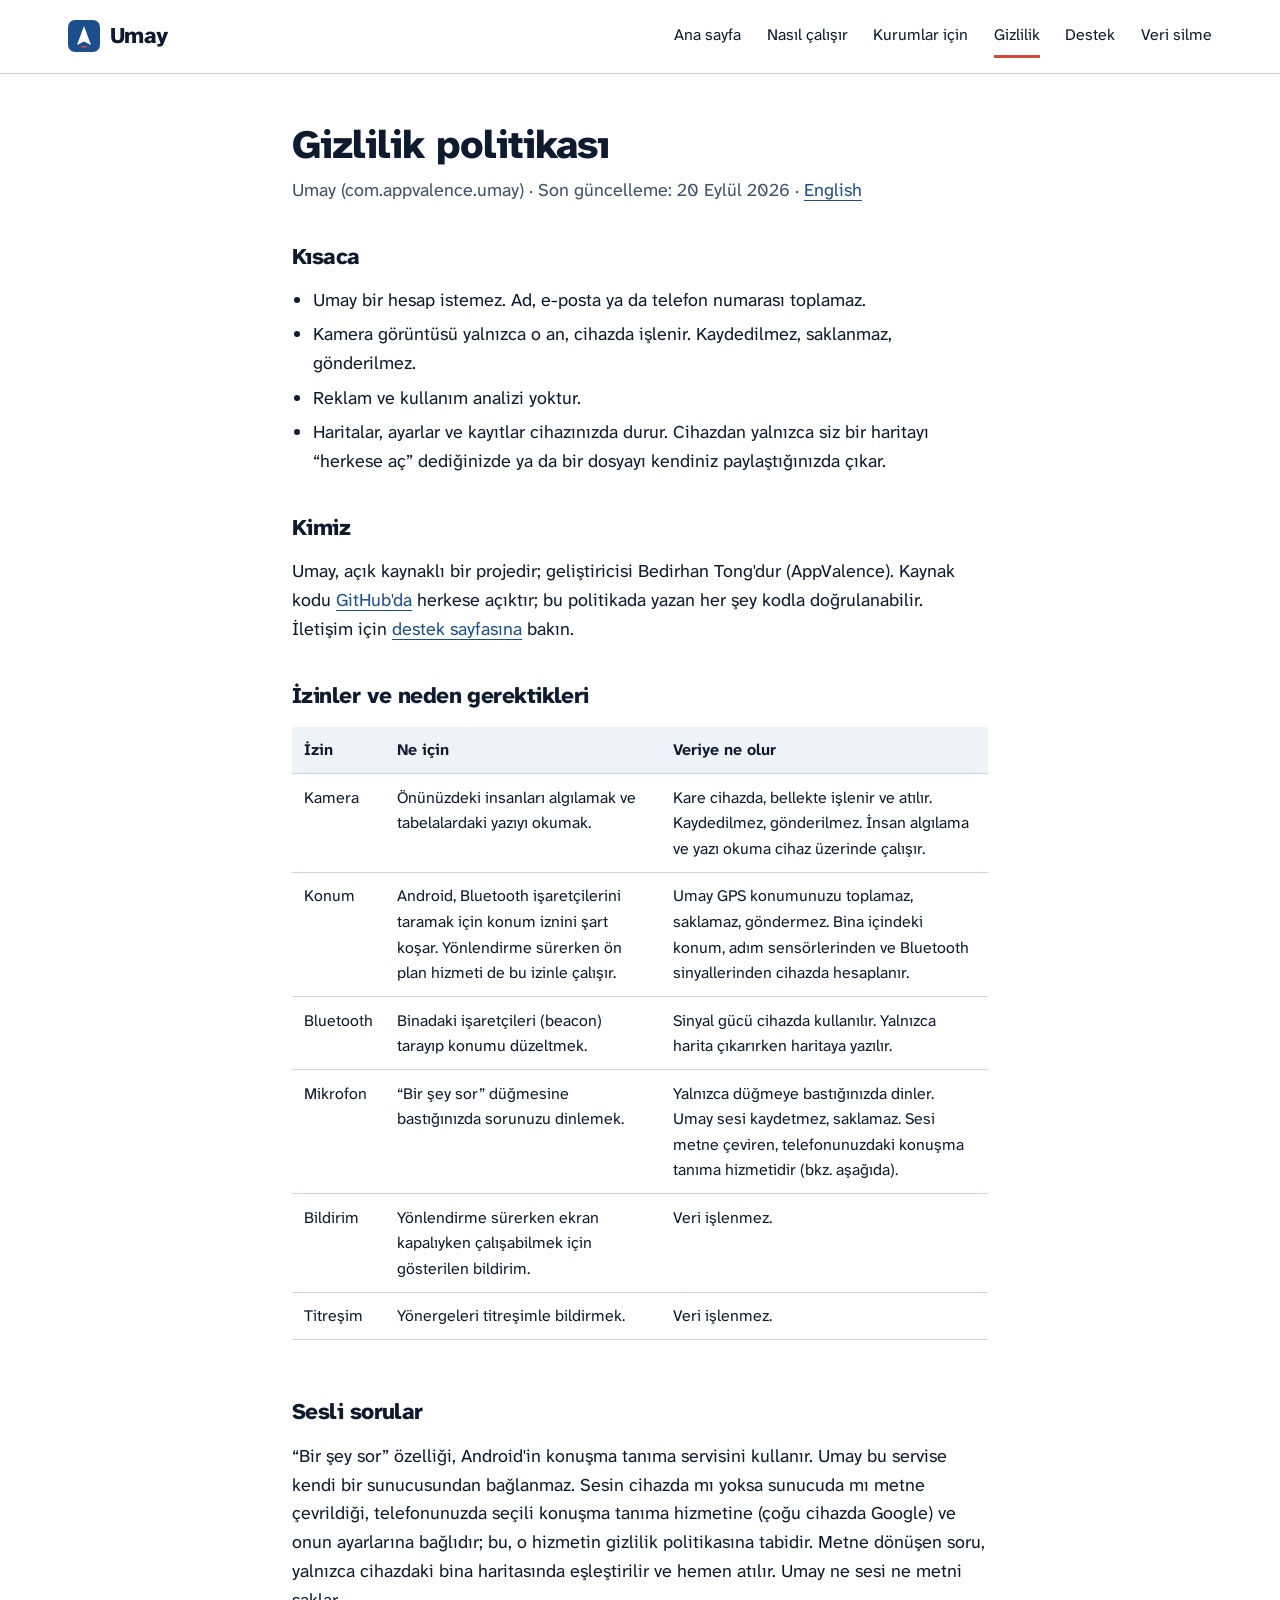
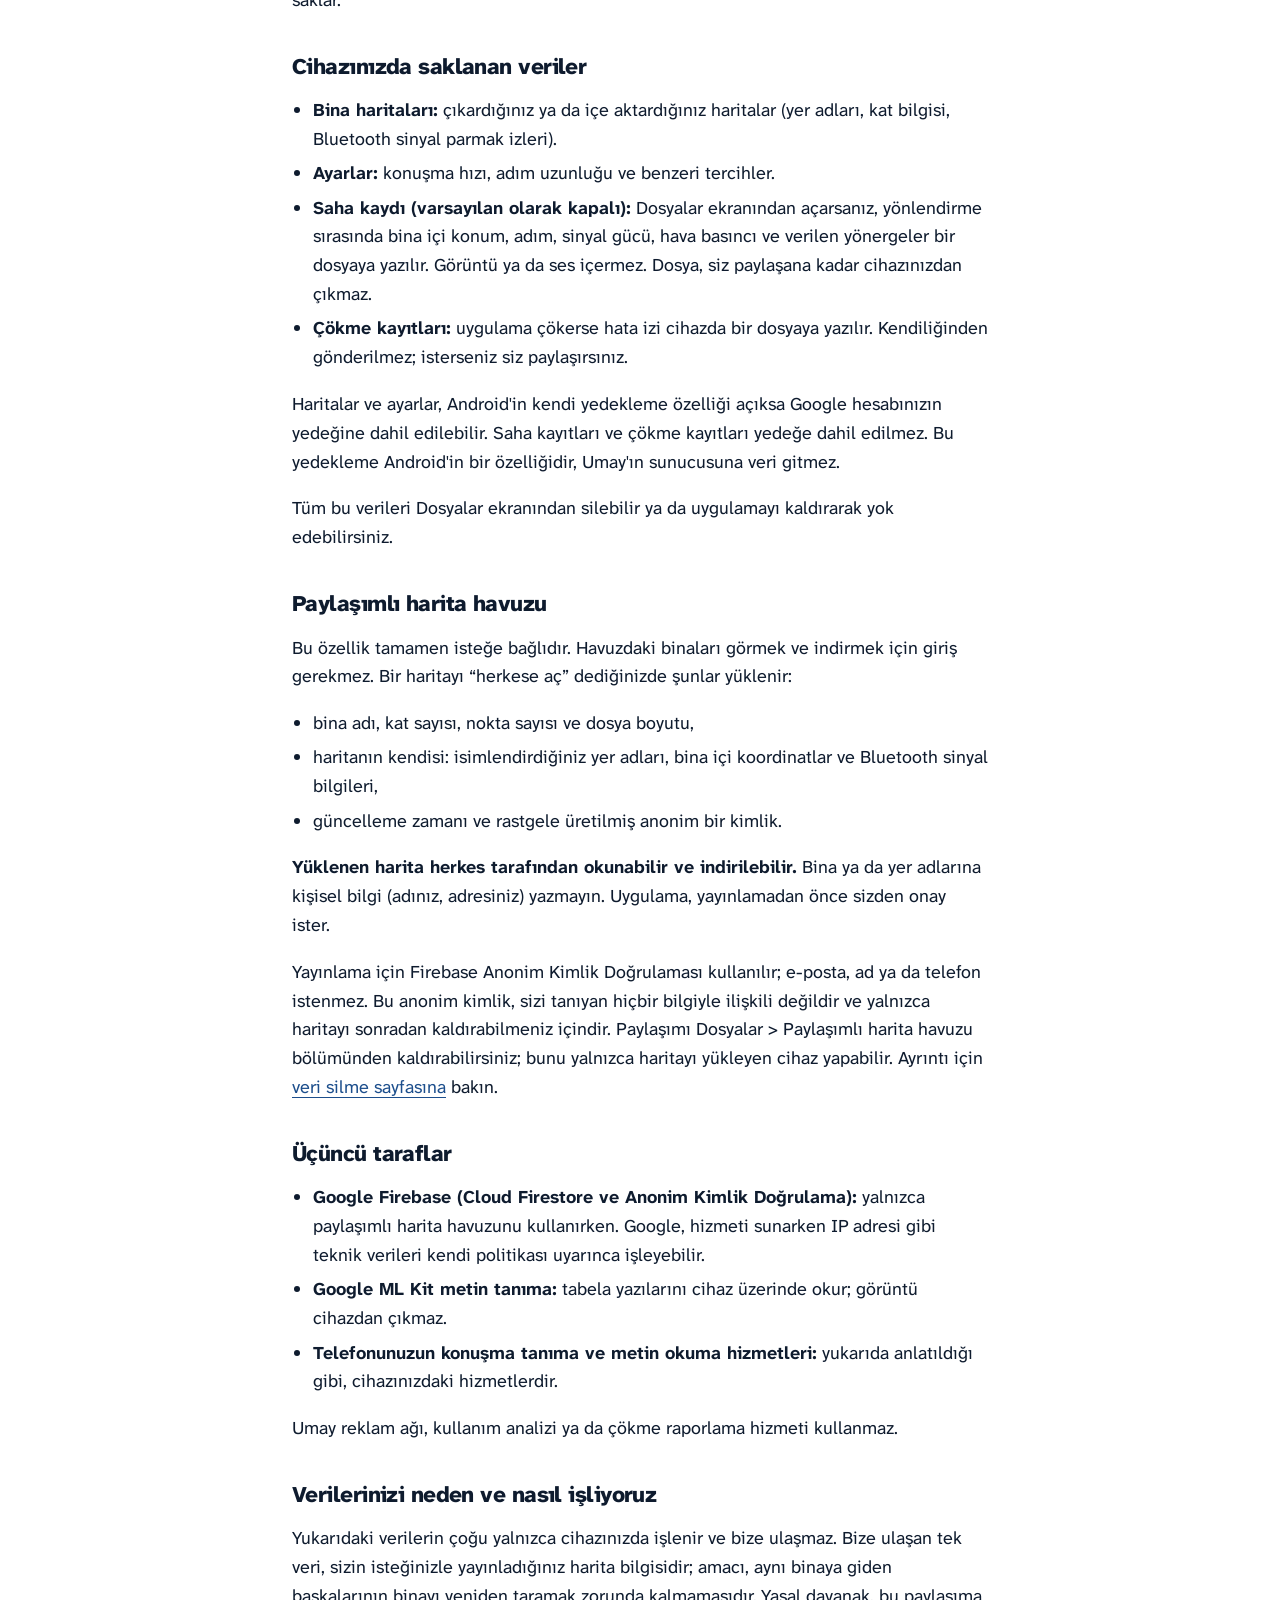
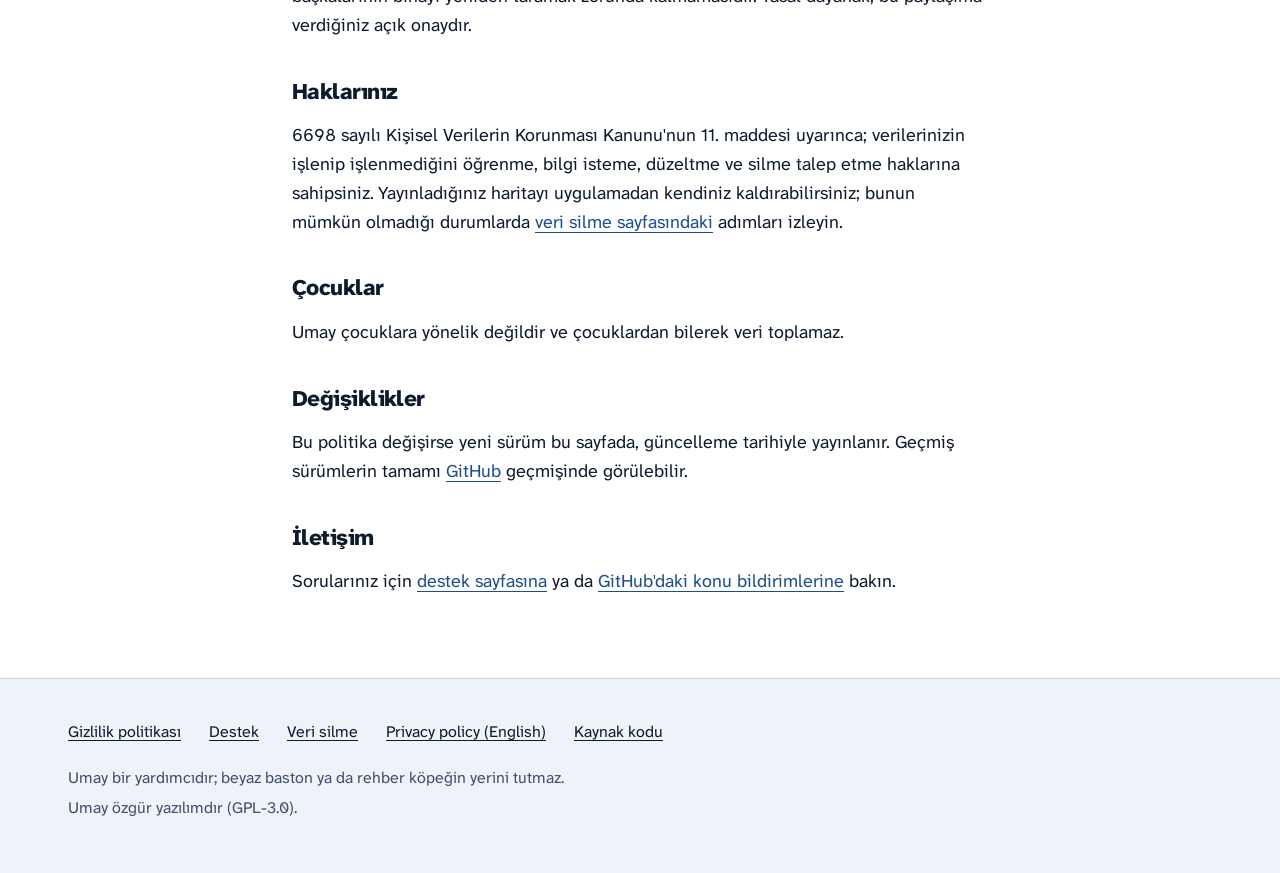
==== website/gizlilik.html @ 1d3ca925 "Add Atkinson Hyperlegible Next font and related files; create privacy policy and data deletion pages" ====
<!doctype html>
<html lang="tr">
<head>
<meta charset="utf-8">
<meta name="viewport" content="width=device-width, initial-scale=1">
<title>Gizlilik politikası - Umay</title>
<meta name="description" content="Umay hangi verileri işler, hangilerini işlemez: kamera görüntüsü kaydedilmez, hesap ve reklam yoktur, veriler cihazda kalır.">
<meta name="color-scheme" content="light dark">
<link rel="icon" href="img/favicon.svg" type="image/svg+xml">
<link rel="preload" href="fonts/atkinson-next-latin-wght-normal.woff2" as="font" type="font/woff2" crossorigin>
<link rel="stylesheet" href="css/site.css">
</head>
<body>
<a class="skip" href="#icerik">Ana içeriğe geç</a>
<header class="site"><div class="wrap">
<a class="brand" href="index.html"><img src="img/favicon.svg" alt="" width="32" height="32">Umay</a>
<nav class="site" aria-label="Ana gezinme"><ul><li><a href="index.html">Ana sayfa</a></li><li><a href="index.html#nasil">Nasıl çalışır</a></li><li><a href="index.html#kurumlar">Kurumlar için</a></li><li><a href="gizlilik.html" aria-current="page">Gizlilik</a></li><li><a href="destek.html">Destek</a></li><li><a href="veri-silme.html">Veri silme</a></li></ul></nav>
</div></header>
<main id="icerik" class="doc"><div class="wrap narrow">
<h1>Gizlilik politikası</h1>
<p class="meta">Umay (com.appvalence.umay) &middot; Son güncelleme: 20 Eylül 2026 &middot; <a href="en/privacy.html" hreflang="en" lang="en">English</a></p>

<h2>Kısaca</h2>
<ul>
<li>Umay bir hesap istemez. Ad, e-posta ya da telefon numarası toplamaz.</li>
<li>Kamera görüntüsü yalnızca o an, cihazda işlenir. Kaydedilmez, saklanmaz, gönderilmez.</li>
<li>Reklam ve kullanım analizi yoktur.</li>
<li>Haritalar, ayarlar ve kayıtlar cihazınızda durur. Cihazdan yalnızca siz bir haritayı &ldquo;herkese aç&rdquo; dediğinizde ya da bir dosyayı kendiniz paylaştığınızda çıkar.</li>
</ul>

<h2>Kimiz</h2>
<p>Umay, açık kaynaklı bir projedir; geliştiricisi Bedirhan Tong'dur (AppValence). Kaynak kodu <a href="https://github.com/bedirhantong/Umay">GitHub'da</a> herkese açıktır; bu politikada yazan her şey kodla doğrulanabilir. İletişim için <a href="destek.html">destek sayfasına</a> bakın.</p>

<h2>İzinler ve neden gerektikleri</h2>
<div class="tablewrap"><table>
<thead><tr><th>İzin</th><th>Ne için</th><th>Veriye ne olur</th></tr></thead>
<tbody>
<tr><td>Kamera</td><td>Önünüzdeki insanları algılamak ve tabelalardaki yazıyı okumak.</td><td>Kare cihazda, bellekte işlenir ve atılır. Kaydedilmez, gönderilmez. İnsan algılama ve yazı okuma cihaz üzerinde çalışır.</td></tr>
<tr><td>Konum</td><td>Android, Bluetooth işaretçilerini taramak için konum iznini şart koşar. Yönlendirme sürerken ön plan hizmeti de bu izinle çalışır.</td><td>Umay GPS konumunuzu toplamaz, saklamaz, göndermez. Bina içindeki konum, adım sensörlerinden ve Bluetooth sinyallerinden cihazda hesaplanır.</td></tr>
<tr><td>Bluetooth</td><td>Binadaki işaretçileri (beacon) tarayıp konumu düzeltmek.</td><td>Sinyal gücü cihazda kullanılır. Yalnızca harita çıkarırken haritaya yazılır.</td></tr>
<tr><td>Mikrofon</td><td>&ldquo;Bir şey sor&rdquo; düğmesine bastığınızda sorunuzu dinlemek.</td><td>Yalnızca düğmeye bastığınızda dinler. Umay sesi kaydetmez, saklamaz. Sesi metne çeviren, telefonunuzdaki konuşma tanıma hizmetidir (bkz. aşağıda).</td></tr>
<tr><td>Bildirim</td><td>Yönlendirme sürerken ekran kapalıyken çalışabilmek için gösterilen bildirim.</td><td>Veri işlenmez.</td></tr>
<tr><td>Titreşim</td><td>Yönergeleri titreşimle bildirmek.</td><td>Veri işlenmez.</td></tr>
</tbody></table></div>

<h2>Sesli sorular</h2>
<p>&ldquo;Bir şey sor&rdquo; özelliği, Android'in konuşma tanıma servisini kullanır. Umay bu servise kendi bir sunucusundan bağlanmaz. Sesin cihazda mı yoksa sunucuda mı metne çevrildiği, telefonunuzda seçili konuşma tanıma hizmetine (çoğu cihazda Google) ve onun ayarlarına bağlıdır; bu, o hizmetin gizlilik politikasına tabidir. Metne dönüşen soru, yalnızca cihazdaki bina haritasında eşleştirilir ve hemen atılır. Umay ne sesi ne metni saklar.</p>

<h2>Cihazınızda saklanan veriler</h2>
<ul>
<li><strong>Bina haritaları:</strong> çıkardığınız ya da içe aktardığınız haritalar (yer adları, kat bilgisi, Bluetooth sinyal parmak izleri).</li>
<li><strong>Ayarlar:</strong> konuşma hızı, adım uzunluğu ve benzeri tercihler.</li>
<li><strong>Saha kaydı (varsayılan olarak kapalı):</strong> Dosyalar ekranından açarsanız, yönlendirme sırasında bina içi konum, adım, sinyal gücü, hava basıncı ve verilen yönergeler bir dosyaya yazılır. Görüntü ya da ses içermez. Dosya, siz paylaşana kadar cihazınızdan çıkmaz.</li>
<li><strong>Çökme kayıtları:</strong> uygulama çökerse hata izi cihazda bir dosyaya yazılır. Kendiliğinden gönderilmez; isterseniz siz paylaşırsınız.</li>
</ul>
<p>Haritalar ve ayarlar, Android'in kendi yedekleme özelliği açıksa Google hesabınızın yedeğine dahil edilebilir. Saha kayıtları ve çökme kayıtları yedeğe dahil edilmez. Bu yedekleme Android'in bir özelliğidir, Umay'ın sunucusuna veri gitmez.</p>
<p>Tüm bu verileri Dosyalar ekranından silebilir ya da uygulamayı kaldırarak yok edebilirsiniz.</p>

<h2>Paylaşımlı harita havuzu</h2>
<p>Bu özellik tamamen isteğe bağlıdır. Havuzdaki binaları görmek ve indirmek için giriş gerekmez. Bir haritayı &ldquo;herkese aç&rdquo; dediğinizde şunlar yüklenir:</p>
<ul>
<li>bina adı, kat sayısı, nokta sayısı ve dosya boyutu,</li>
<li>haritanın kendisi: isimlendirdiğiniz yer adları, bina içi koordinatlar ve Bluetooth sinyal bilgileri,</li>
<li>güncelleme zamanı ve rastgele üretilmiş anonim bir kimlik.</li>
</ul>
<p><strong>Yüklenen harita herkes tarafından okunabilir ve indirilebilir.</strong> Bina ya da yer adlarına kişisel bilgi (adınız, adresiniz) yazmayın. Uygulama, yayınlamadan önce sizden onay ister.</p>
<p>Yayınlama için Firebase Anonim Kimlik Doğrulaması kullanılır; e-posta, ad ya da telefon istenmez. Bu anonim kimlik, sizi tanıyan hiçbir bilgiyle ilişkili değildir ve yalnızca haritayı sonradan kaldırabilmeniz içindir. Paylaşımı Dosyalar &gt; Paylaşımlı harita havuzu bölümünden kaldırabilirsiniz; bunu yalnızca haritayı yükleyen cihaz yapabilir. Ayrıntı için <a href="veri-silme.html">veri silme sayfasına</a> bakın.</p>

<h2>Üçüncü taraflar</h2>
<ul>
<li><strong>Google Firebase (Cloud Firestore ve Anonim Kimlik Doğrulama):</strong> yalnızca paylaşımlı harita havuzunu kullanırken. Google, hizmeti sunarken IP adresi gibi teknik verileri kendi politikası uyarınca işleyebilir.</li>
<li><strong>Google ML Kit metin tanıma:</strong> tabela yazılarını cihaz üzerinde okur; görüntü cihazdan çıkmaz.</li>
<li><strong>Telefonunuzun konuşma tanıma ve metin okuma hizmetleri:</strong> yukarıda anlatıldığı gibi, cihazınızdaki hizmetlerdir.</li>
</ul>
<p>Umay reklam ağı, kullanım analizi ya da çökme raporlama hizmeti kullanmaz.</p>

<h2>Verilerinizi neden ve nasıl işliyoruz</h2>
<p>Yukarıdaki verilerin çoğu yalnızca cihazınızda işlenir ve bize ulaşmaz. Bize ulaşan tek veri, sizin isteğinizle yayınladığınız harita bilgisidir; amacı, aynı binaya giden başkalarının binayı yeniden taramak zorunda kalmamasıdır. Yasal dayanak, bu paylaşıma verdiğiniz açık onaydır.</p>

<h2>Haklarınız</h2>
<p>6698 sayılı Kişisel Verilerin Korunması Kanunu'nun 11. maddesi uyarınca; verilerinizin işlenip işlenmediğini öğrenme, bilgi isteme, düzeltme ve silme talep etme haklarına sahipsiniz. Yayınladığınız haritayı uygulamadan kendiniz kaldırabilirsiniz; bunun mümkün olmadığı durumlarda <a href="veri-silme.html">veri silme sayfasındaki</a> adımları izleyin.</p>

<h2>Çocuklar</h2>
<p>Umay çocuklara yönelik değildir ve çocuklardan bilerek veri toplamaz.</p>

<h2>Değişiklikler</h2>
<p>Bu politika değişirse yeni sürüm bu sayfada, güncelleme tarihiyle yayınlanır. Geçmiş sürümlerin tamamı <a href="https://github.com/bedirhantong/Umay">GitHub</a> geçmişinde görülebilir.</p>

<h2>İletişim</h2>
<p>Sorularınız için <a href="destek.html">destek sayfasına</a> ya da <a href="https://github.com/bedirhantong/Umay/issues">GitHub'daki konu bildirimlerine</a> bakın.</p>
</div></main>
<footer class="site"><div class="wrap">
<ul><li><a href="gizlilik.html">Gizlilik politikası</a></li><li><a href="destek.html">Destek</a></li><li><a href="veri-silme.html">Veri silme</a></li><li><a href="en/privacy.html">Privacy policy (English)</a></li><li><a href="https://github.com/bedirhantong/Umay">Kaynak kodu</a></li></ul>
<p>Umay bir yardımcıdır; beyaz baston ya da rehber köpeğin yerini tutmaz.</p>
<p>Umay özgür yazılımdır (GPL-3.0).</p>
</div></footer>
</body>
</html>
---- website/css/site.css ----
/* Umay site. Rules and reasons: website/DESIGN.md. One self-hosted font, no scripts, no third-party requests. */
@font-face { font-family: "Atkinson Hyperlegible Next"; src: url("../fonts/atkinson-next-latin-ext-wght-normal.woff2") format("woff2"); font-weight: 200 800; font-display: swap;
  unicode-range: U+0100-02BA, U+02BD-02C5, U+02C7-02CC, U+02CE-02D7, U+02DD-02FF, U+0304, U+0308, U+0329, U+1D00-1DBF, U+1E00-1E9F, U+1EF2-1EFF, U+2020, U+20A0-20AB, U+20AD-20C0, U+2113, U+2C60-2C7F, U+A720-A7FF; }
@font-face { font-family: "Atkinson Hyperlegible Next"; src: url("../fonts/atkinson-next-latin-wght-normal.woff2") format("woff2"); font-weight: 200 800; font-display: swap;
  unicode-range: U+0000-00FF, U+0131, U+0152-0153, U+02BB-02BC, U+02C6, U+02DA, U+02DC, U+0304, U+0308, U+0329, U+2000-206F, U+20AC, U+2122, U+2191, U+2193, U+2212, U+2215, U+FEFF, U+FFFD; }

:root {
  --ink: #0E1B2E;
  --ink-soft: #3F5068;
  --navy: #1C4E8C;
  --paper: #FFFFFF;
  --wash: #EEF3FA;
  --line: #C9D5E6;
  --line-strong: #6F87AB;
  --signal: #D6483A;
  --on-navy: #FFFFFF;
  --band: #1C4E8C;
  --link: #1C4E8C;
  --focus: #0E1B2E;
  /* aliases used by the document pages */
  --bg: var(--paper); --bg-soft: var(--wash); --text: var(--ink); --muted: var(--ink-soft);
}
@media (prefers-color-scheme: dark) {
  :root {
    --ink: #E8EEF7; --ink-soft: #B4C3D8; --navy: #8DB3EA; --paper: #0B1424; --wash: #111E33;
    --line: #2A3A55; --line-strong: #4F6688; --signal: #F0705F; --on-navy: #0B1424; --band: #12305A; --link: #8DB3EA; --focus: #E8EEF7;
  }
}
*, *::before, *::after { box-sizing: border-box; }
html { font-size: 100%; -webkit-text-size-adjust: 100%; scroll-padding-top: 1rem; }
body { margin: 0; background: var(--paper); color: var(--ink); font: 1.125rem/1.6 "Atkinson Hyperlegible Next", system-ui, -apple-system, "Segoe UI", Roboto, sans-serif; font-synthesis: none; }
a { color: var(--link); text-underline-offset: .2em; text-decoration-thickness: 1px; }
a:hover { text-decoration-thickness: 3px; }
:focus-visible { outline: 3px solid var(--focus); outline-offset: 3px; border-radius: 2px; }
.skip { position: absolute; left: -999px; top: 0; background: var(--ink); color: var(--paper); padding: .9rem 1.1rem; z-index: 10; }
.skip:focus { left: 0; }
.wrap { max-width: 74rem; margin: 0 auto; padding: 0 1.25rem; }
.narrow { max-width: 46rem; }
p { max-width: 68ch; }

/* Header and footer */
header.site { border-bottom: 1px solid var(--line); }
header.site .wrap { display: flex; flex-wrap: wrap; align-items: center; justify-content: space-between; gap: .25rem 2rem; padding-top: .9rem; padding-bottom: .9rem; }
.brand { display: inline-flex; align-items: center; gap: .6rem; color: var(--ink); text-decoration: none; font-weight: 800; font-size: 1.4rem; letter-spacing: -.02em; }
.brand img { width: 2rem; height: 2rem; }
nav.site ul { display: flex; flex-wrap: wrap; gap: 0 1.6rem; list-style: none; margin: 0; padding: 0; }
nav.site a { color: var(--ink); text-decoration: none; min-height: 2.75rem; display: inline-flex; align-items: center; border-bottom: 3px solid transparent; font-size: 1rem; }
nav.site a:hover, nav.site a[aria-current="page"] { border-bottom-color: var(--signal); }
footer.site { border-top: 1px solid var(--line); background: var(--wash); padding: 2.5rem 0 3rem; color: var(--ink-soft); font-size: 1rem; }
footer.site ul { list-style: none; padding: 0; margin: 0 0 1.25rem; display: flex; flex-wrap: wrap; gap: .25rem 1.75rem; }
footer.site a { color: var(--ink); }
footer.site p { margin: .3rem 0; }

/* Buttons */
.btn { display: inline-flex; align-items: center; min-height: 3rem; padding: 0 1.5rem; font-weight: 700; font-size: 1.05rem; text-decoration: none; border: 2px solid var(--navy); color: var(--navy); background: transparent; border-radius: .25rem; }
.btn:hover { background: var(--navy); color: var(--on-navy); }
.btn.solid { background: var(--navy); color: var(--on-navy); }
.btn.solid:hover { background: var(--ink); border-color: var(--ink); color: var(--paper); }
.actions { display: flex; flex-wrap: wrap; gap: .75rem; }

/* Headings */
h1, h2, h3 { font-weight: 800; letter-spacing: -.025em; margin: 0; }
h2 { font-size: clamp(2rem, 4.6vw, 3.25rem); line-height: 1.05; }
h3 { font-size: 1.35rem; line-height: 1.2; letter-spacing: -.01em; }
.lead { font-size: 1.3rem; color: var(--ink-soft); margin: 1.25rem 0 0; }
section.block { padding: 5.5rem 0; }

/* Hero: the page starts as a floor plan */
.hero { overflow-x: clip; }
.hero .wrap { display: grid; gap: 2.5rem; padding-top: 3.5rem; padding-bottom: 4rem; align-items: center; }
@media (min-width: 60rem) { .hero .wrap { grid-template-columns: minmax(0, 5fr) minmax(0, 6fr); gap: 3rem; padding-top: 4rem; padding-bottom: 4.5rem; } }
.hero h1 { font-size: clamp(2.9rem, 7.2vw, 5.4rem); line-height: .98; letter-spacing: -.04em; }
.hero .sub { font-size: 1.3rem; color: var(--ink-soft); margin: 1.75rem 0 2rem; max-width: 34rem; }
.hero .status { margin: 1.25rem 0 0; font-size: 1rem; color: var(--ink-soft); }
.hero figure { margin: 0; }
.hero figcaption { font-size: .95rem; color: var(--ink-soft); margin-top: .75rem; max-width: 40rem; }
.plan { display: block; width: 100%; height: auto; }
.plan .wall { fill: none; stroke: var(--ink); stroke-width: 3; stroke-linecap: square; }
.plan .divider { fill: none; stroke: var(--line-strong); stroke-width: 1.5; }
.plan .hall { fill: var(--wash); }
.plan .stairs { stroke: var(--line-strong); stroke-width: 2; }
.plan text { fill: var(--ink-soft); font: 700 15px "Atkinson Hyperlegible Next", system-ui, sans-serif; }
.plan .beacon { fill: var(--navy); }
.plan .ring { fill: none; stroke: var(--navy); stroke-width: 1.5; opacity: .35; }
.plan .route { fill: none; stroke: var(--signal); stroke-width: 5; stroke-linecap: round; stroke-linejoin: round; }
.plan .dest-ring { fill: none; stroke: var(--signal); stroke-width: 4; }
.plan .dest-dot { fill: var(--signal); }
.plan .you { fill: var(--ink); }
/* the one moment of motion on the site: the route draws itself once */
@media (prefers-reduced-motion: no-preference) {
  .plan .route { stroke-dasharray: 1; stroke-dashoffset: 1; animation: draw 2.6s cubic-bezier(.4,0,.2,1) .4s forwards; }
  .plan .dest { opacity: 0; animation: arrive .5s ease-out 2.8s forwards; }
}
@keyframes draw { to { stroke-dashoffset: 0; } }
@keyframes arrive { to { opacity: 1; } }
@media (forced-colors: active) { .plan .wall, .plan .route, .plan .dest-ring { stroke: CanvasText; } .plan .beacon, .plan .dest-dot, .plan .you { fill: CanvasText; } }

/* What it does: a specification list, not a card grid */
.spec { margin: 3rem 0 0; border-top: 3px solid var(--ink); }
.spec div { display: grid; gap: .35rem 3rem; padding: 1.5rem 0; border-bottom: 1px solid var(--line); }
@media (min-width: 48rem) { .spec div { grid-template-columns: 5fr 7fr; } }
.spec dt { font-size: 1.5rem; font-weight: 800; letter-spacing: -.015em; line-height: 1.2; }
.spec dd { margin: 0; color: var(--ink-soft); max-width: 60ch; }

/* Safety: the one thing that must not be missed */
.notice { border: 2px solid var(--ink); border-left: 12px solid var(--signal); padding: 1.5rem 1.75rem; margin-top: 3rem; }
.notice h3 { font-size: 1.5rem; margin-bottom: .6rem; }
.notice p { margin: 0; max-width: 62ch; }
.notice p + p { margin-top: .7rem; }

/* How it works: the only dark band on the page, and a true sequence */
.band { background: var(--band); color: #fff; }
@media (prefers-color-scheme: dark) { .band { color: var(--ink); } }
.band .lead { color: #D3E0F3; }
@media (prefers-color-scheme: dark) { .band .lead { color: var(--ink-soft); } }
.steps { list-style: none; counter-reset: step; padding: 0; margin: 3.5rem 0 0; display: grid; gap: 2.5rem 2rem; }
@media (min-width: 48rem) { .steps { grid-template-columns: repeat(2, 1fr); } }
@media (min-width: 64rem) { .steps { grid-template-columns: repeat(4, 1fr); } }
.steps li { counter-increment: step; border-top: 2px solid rgba(255,255,255,.55); padding-top: 1rem; }
.steps li::before { content: counter(step); display: block; font-size: 4.5rem; font-weight: 800; line-height: 1; letter-spacing: -.05em; opacity: .9; margin-bottom: .75rem; }
.steps h3 { margin-bottom: .5rem; }
.steps p { margin: 0; color: #D3E0F3; font-size: 1.05rem; }
@media (prefers-color-scheme: dark) { .steps p { color: var(--ink-soft); } }
.beacon-note { background: var(--paper); color: var(--ink); border-left: 12px solid var(--signal); padding: 1.5rem 1.75rem; margin-top: 3.5rem; }
.beacon-note p { margin: 0; }

/* App: one large screen, three smaller */
.app { display: grid; gap: 2.5rem; align-items: start; margin-top: 3rem; }
@media (min-width: 60rem) { .app { grid-template-columns: 5fr 7fr; gap: 4rem; } }
.app figure { margin: 0; }
.app img { width: 100%; height: auto; display: block; border: 1px solid var(--line-strong); border-radius: 1.25rem; }
.app figcaption { font-size: .98rem; color: var(--ink-soft); margin-top: .6rem; }
.app .main { max-width: 22rem; }
.app .more-wrap .small { margin-top: 2rem; }
.app .more { display: grid; grid-template-columns: repeat(3, 1fr); gap: 1rem; }
@media (max-width: 40rem) { .app .more { grid-template-columns: repeat(2, 1fr); } }

/* Institutions and roadmap: tables, because they are tables */
.split { display: grid; gap: 2.5rem; align-items: start; }
@media (min-width: 60rem) { .split { grid-template-columns: 5fr 7fr; gap: 4rem; } }
.facts { width: 100%; border-collapse: collapse; margin: 0; font-size: 1.05rem; }
.facts caption { text-align: left; font-weight: 800; font-size: 1.15rem; padding-bottom: .75rem; }
.facts th, .facts td { text-align: left; vertical-align: top; padding: 1rem 1rem 1rem 0; border: 0; border-top: 1px solid var(--line-strong); background: transparent; }
.facts th { font-weight: 800; width: 34%; }
.facts td { color: var(--ink-soft); }
.facts tr:last-child th, .facts tr:last-child td { border-bottom: 1px solid var(--line-strong); }
.status-now { font-weight: 800; color: var(--navy); }
.small { font-size: 1rem; color: var(--ink-soft); margin-top: 1.25rem; }
.tablewrap { overflow-x: auto; }

/* Privacy: said plainly */
.statement { font-size: clamp(1.6rem, 3.4vw, 2.5rem); line-height: 1.2; font-weight: 700; letter-spacing: -.02em; max-width: 24em; margin: 0; }
.ticks { list-style: none; padding: 0; margin: 2.5rem 0 0; display: grid; gap: .75rem; max-width: 40rem; }
.ticks li { padding-left: 2rem; position: relative; }
.ticks li::before { content: ""; position: absolute; left: 0; top: .7em; width: 1rem; height: 3px; background: var(--ink); }

/* Closing call */
.close h2 { max-width: 16em; }
.close .btn { border-color: #fff; color: #fff; }
.close .btn:hover { background: #fff; color: var(--navy); }
.close .btn.solid { background: #fff; color: #123566; }
.close .btn.solid:hover { background: #D3E0F3; border-color: #D3E0F3; }
@media (prefers-color-scheme: dark) { .close .btn { border-color: var(--ink); color: var(--ink); } .close .btn:hover { background: var(--ink); color: var(--paper); } .close .btn.solid { background: var(--ink); color: var(--paper); } }

/* Notices in the document pages */
.callout { border-left: 8px solid var(--signal); background: var(--wash); padding: 1rem 1.25rem; margin: 1.5rem 0; }
.callout p { margin: 0; }
.callout p + p { margin-top: .6rem; }

/* Document pages (privacy, support, data deletion) */
main.doc { padding: 3rem 0 4rem; }
main.doc h1 { font-size: clamp(1.75rem, 4vw, 2.5rem); line-height: 1.15; margin: 0 0 .5rem; }
main.doc .meta { color: var(--muted); margin: 0 0 2rem; }
main.doc h2 { margin-top: 2.5rem; font-size: 1.4rem; }
main.doc ul { padding-left: 1.3rem; }
main.doc li { margin: .35rem 0; }
table { border-collapse: collapse; width: 100%; margin: 1.25rem 0; font-size: 1rem; }
th, td { text-align: left; vertical-align: top; padding: .65rem .75rem; border-bottom: 1px solid var(--line); }
th { background: var(--bg-soft); }
.tablewrap { overflow-x: auto; }


.sr-only { position: absolute; width: 1px; height: 1px; overflow: hidden; clip-path: inset(50%); white-space: nowrap; }
.tint { background: var(--wash); }
.mt2 { margin-top: 2rem; }
.mt25 { margin-top: 2.5rem; }
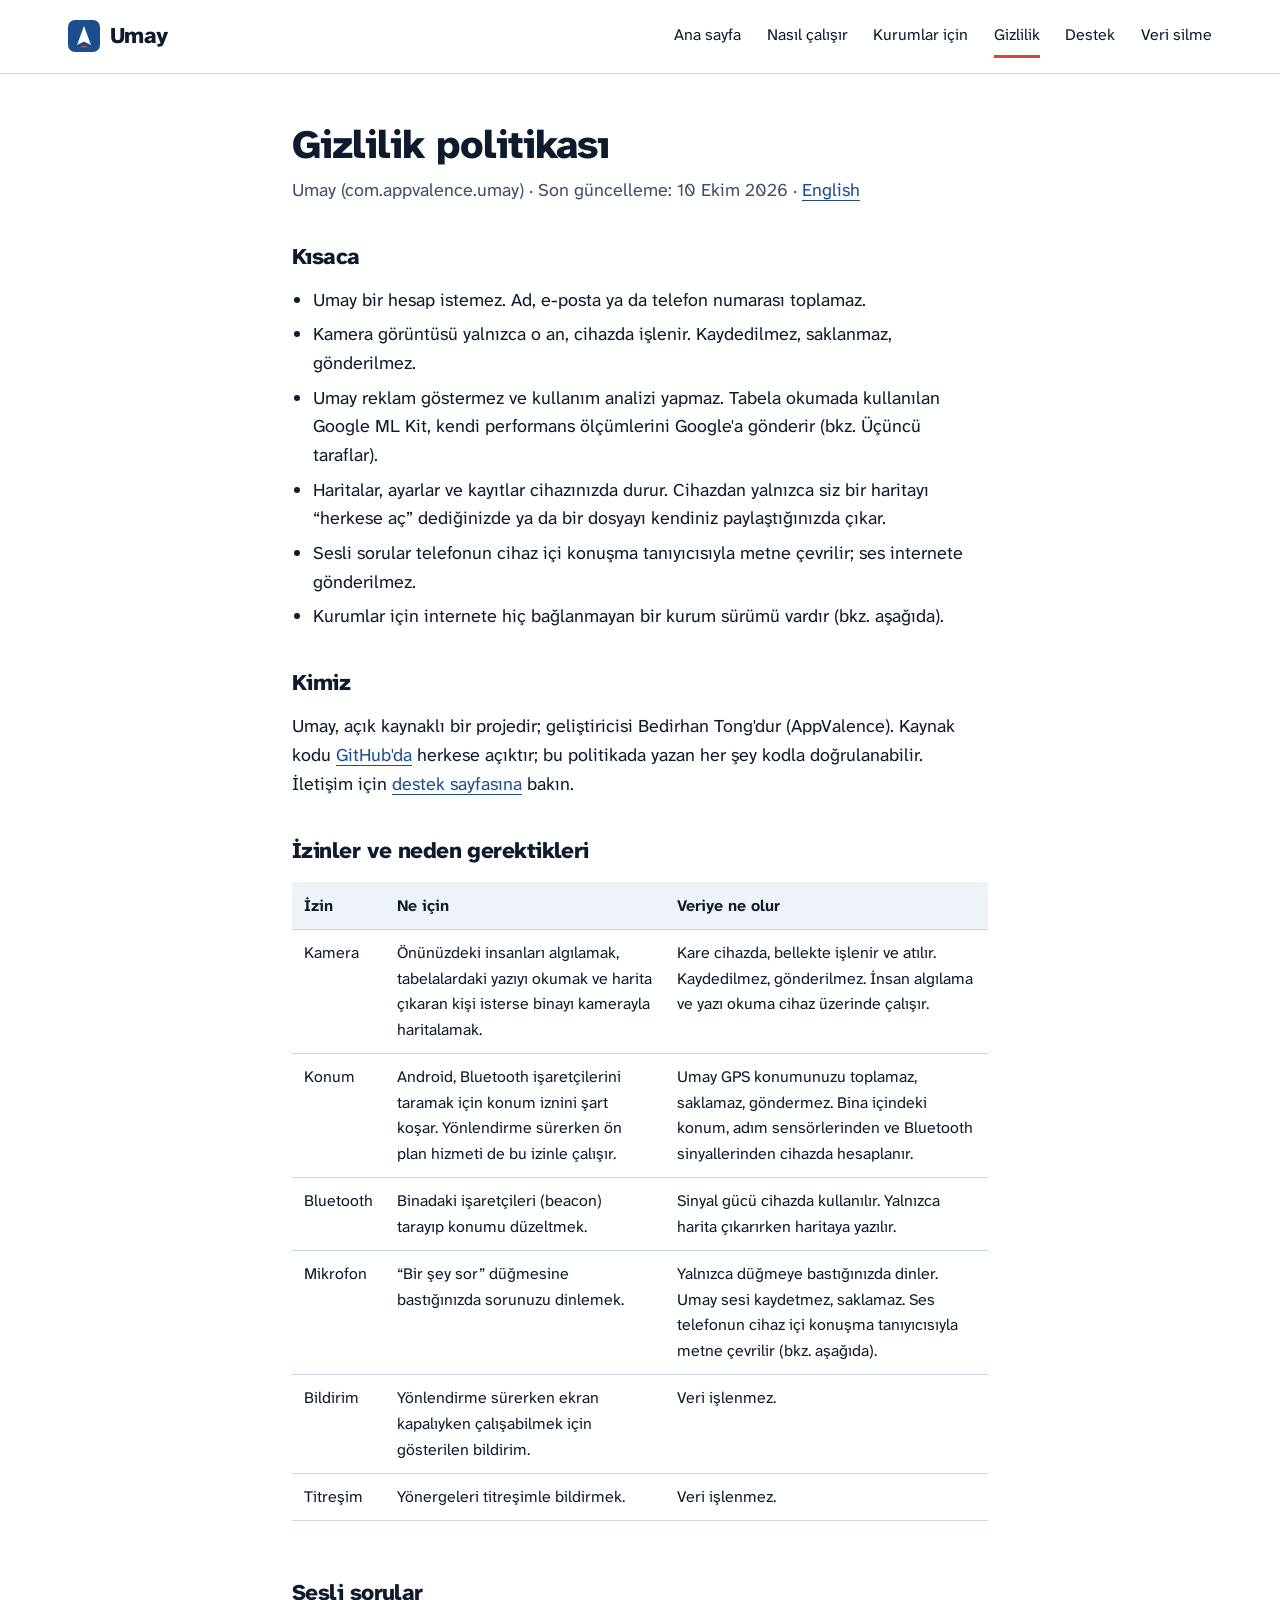
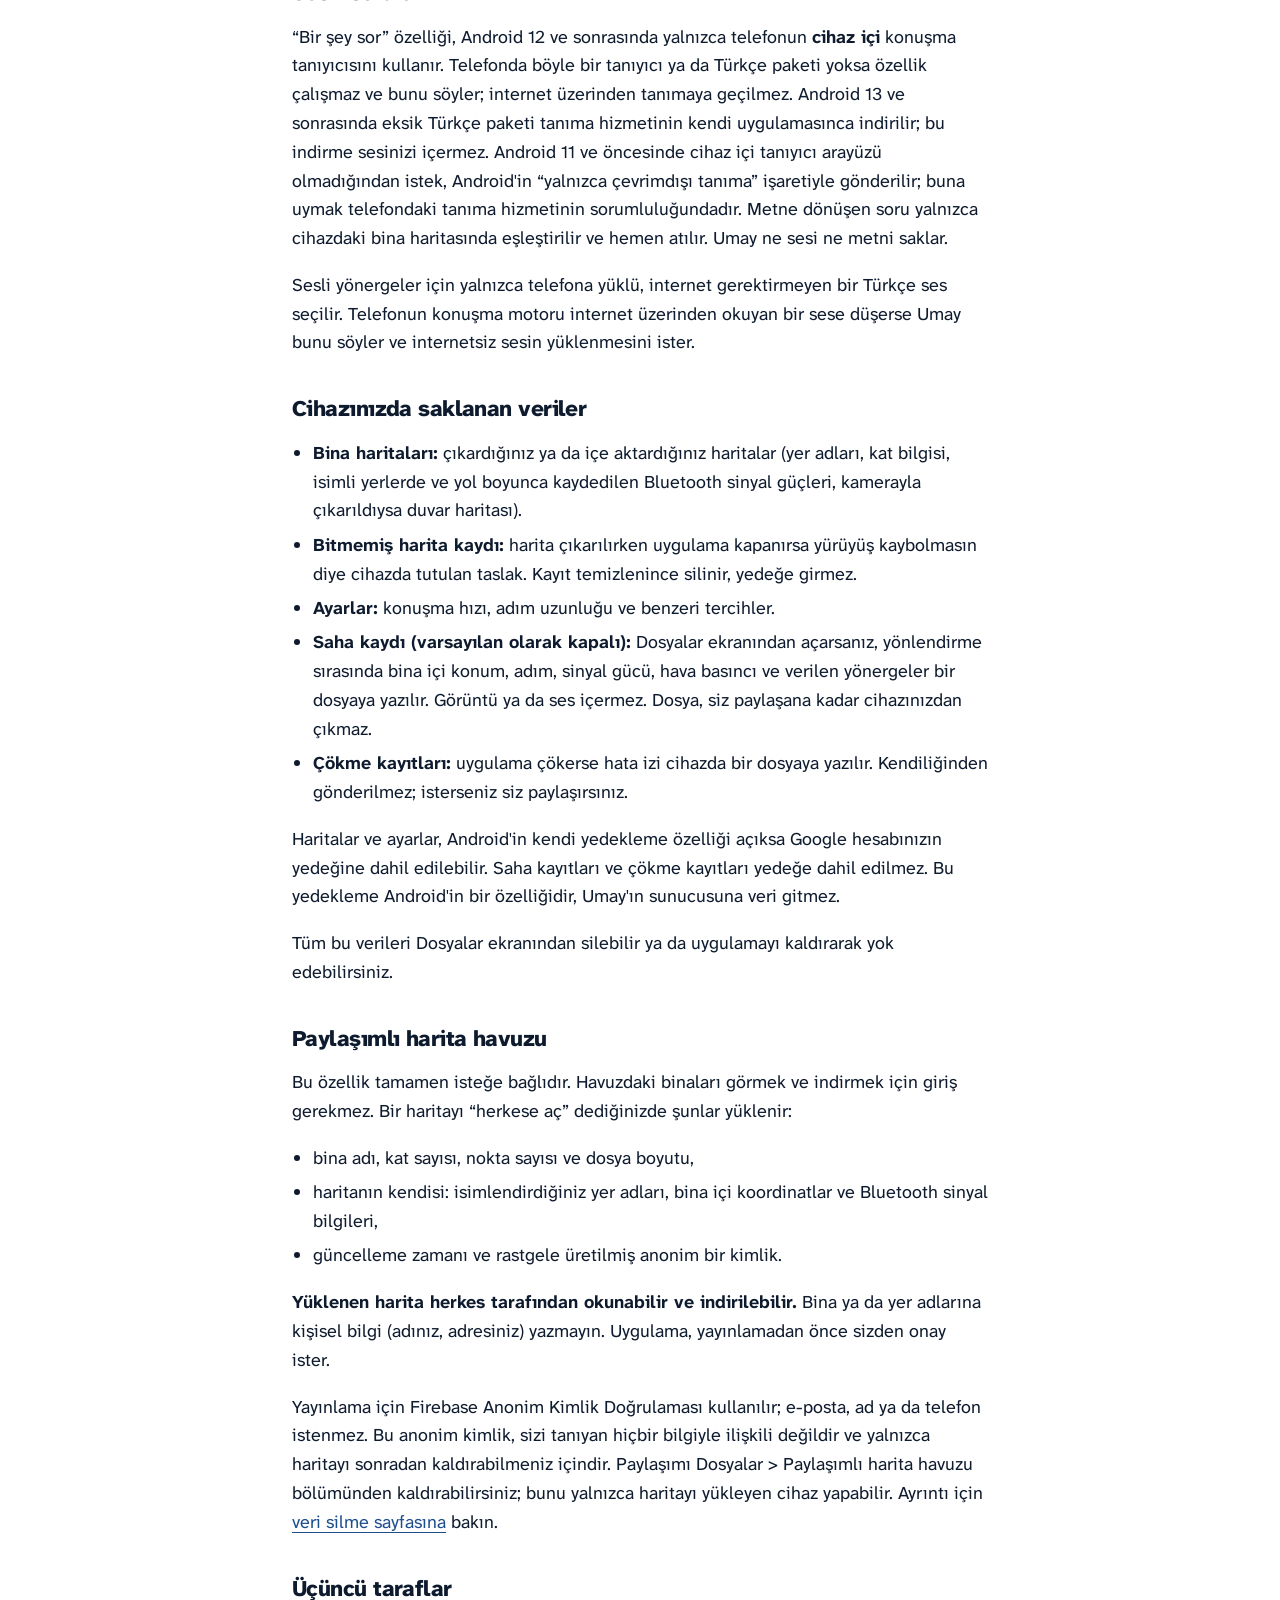
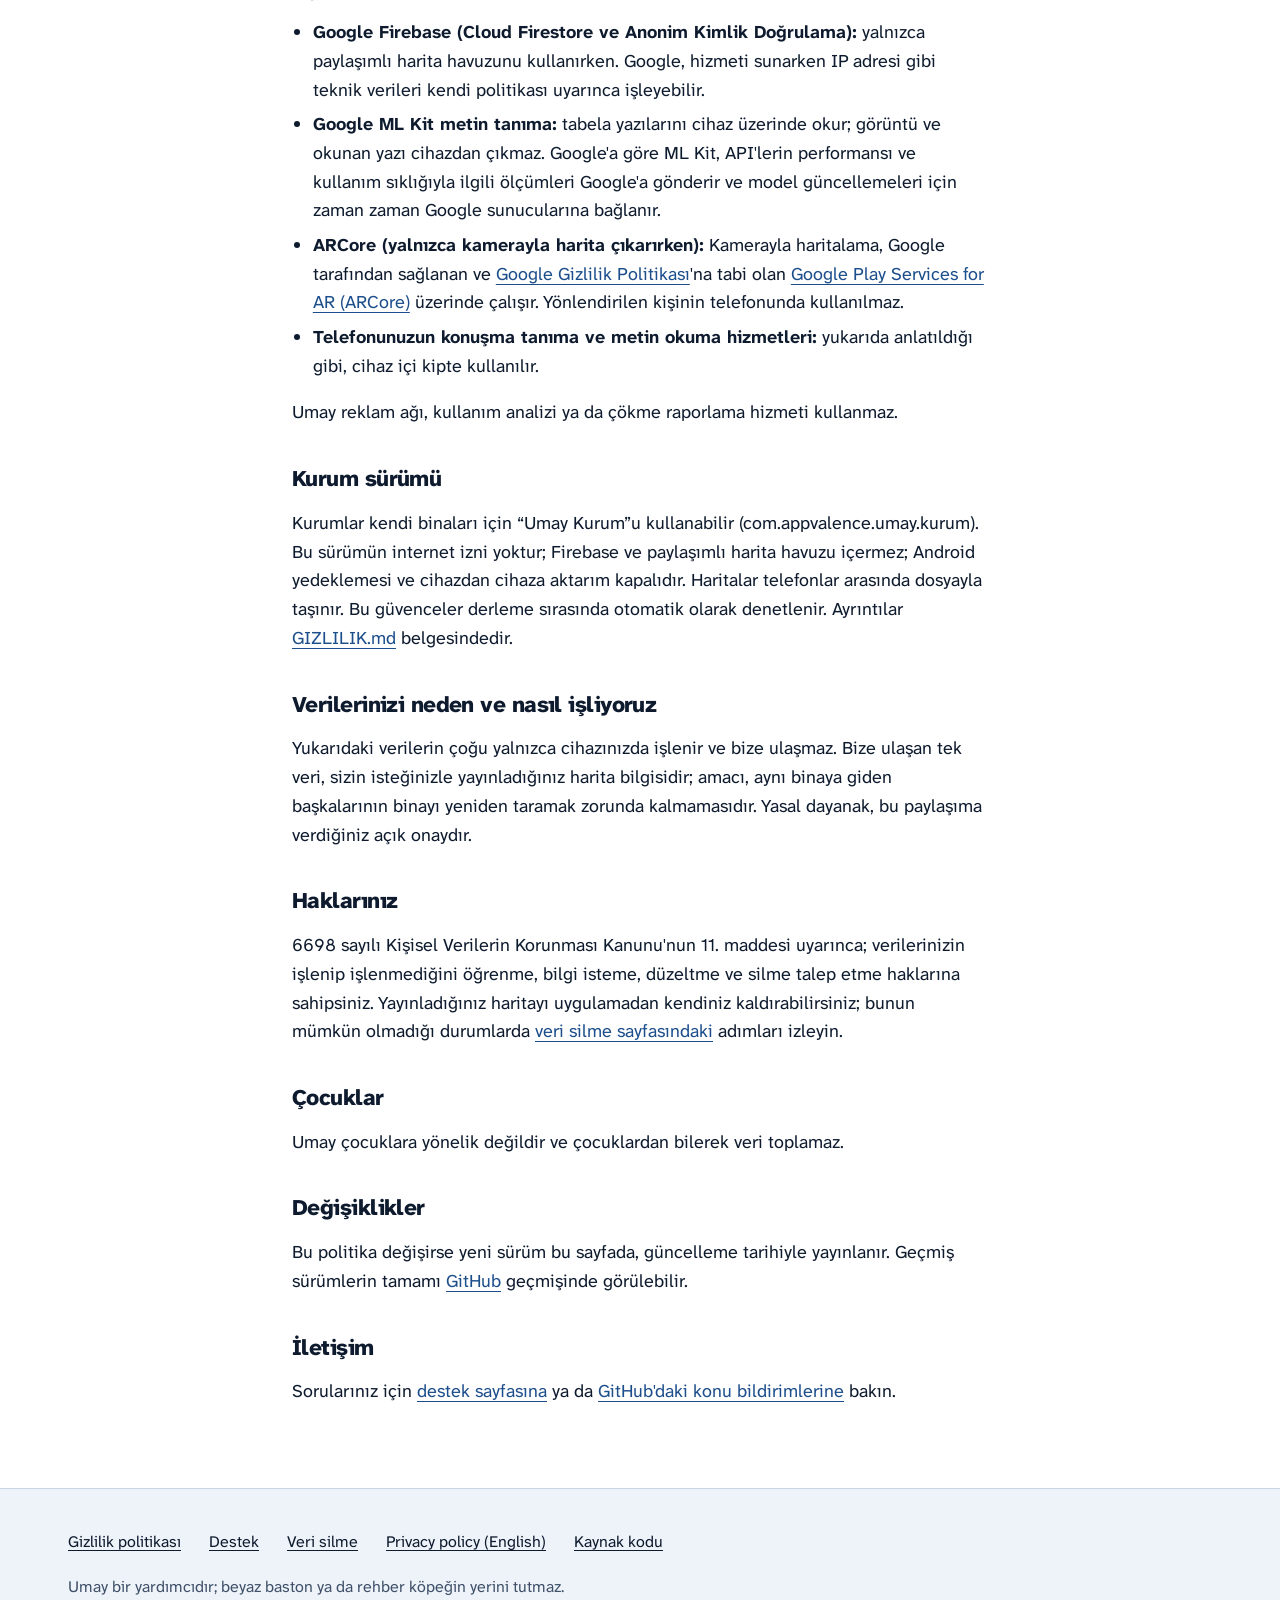
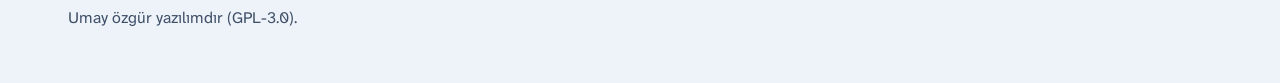
==== commit 391256c6: "Privacy policy: on-device speech, ARCore, ML Kit metrics, institution build Brings both pages in lin" ====
--- a/website/gizlilik.html
+++ b/website/gizlilik.html
@@ -18,14 +18,16 @@
 </div></header>
 <main id="icerik" class="doc"><div class="wrap narrow">
 <h1>Gizlilik politikası</h1>
-<p class="meta">Umay (com.appvalence.umay) &middot; Son güncelleme: 20 Eylül 2026 &middot; <a href="en/privacy.html" hreflang="en" lang="en">English</a></p>
+<p class="meta">Umay (com.appvalence.umay) &middot; Son güncelleme: 10 Ekim 2026 &middot; <a href="en/privacy.html" hreflang="en" lang="en">English</a></p>
 
 <h2>Kısaca</h2>
 <ul>
 <li>Umay bir hesap istemez. Ad, e-posta ya da telefon numarası toplamaz.</li>
 <li>Kamera görüntüsü yalnızca o an, cihazda işlenir. Kaydedilmez, saklanmaz, gönderilmez.</li>
-<li>Reklam ve kullanım analizi yoktur.</li>
+<li>Umay reklam göstermez ve kullanım analizi yapmaz. Tabela okumada kullanılan Google ML Kit, kendi performans ölçümlerini Google'a gönderir (bkz. Üçüncü taraflar).</li>
 <li>Haritalar, ayarlar ve kayıtlar cihazınızda durur. Cihazdan yalnızca siz bir haritayı &ldquo;herkese aç&rdquo; dediğinizde ya da bir dosyayı kendiniz paylaştığınızda çıkar.</li>
+<li>Sesli sorular telefonun cihaz içi konuşma tanıyıcısıyla metne çevrilir; ses internete gönderilmez.</li>
+<li>Kurumlar için internete hiç bağlanmayan bir kurum sürümü vardır (bkz. aşağıda).</li>
 </ul>
 
 <h2>Kimiz</h2>
@@ -35,20 +37,22 @@
 <div class="tablewrap"><table>
 <thead><tr><th>İzin</th><th>Ne için</th><th>Veriye ne olur</th></tr></thead>
 <tbody>
-<tr><td>Kamera</td><td>Önünüzdeki insanları algılamak ve tabelalardaki yazıyı okumak.</td><td>Kare cihazda, bellekte işlenir ve atılır. Kaydedilmez, gönderilmez. İnsan algılama ve yazı okuma cihaz üzerinde çalışır.</td></tr>
+<tr><td>Kamera</td><td>Önünüzdeki insanları algılamak, tabelalardaki yazıyı okumak ve harita çıkaran kişi isterse binayı kamerayla haritalamak.</td><td>Kare cihazda, bellekte işlenir ve atılır. Kaydedilmez, gönderilmez. İnsan algılama ve yazı okuma cihaz üzerinde çalışır.</td></tr>
 <tr><td>Konum</td><td>Android, Bluetooth işaretçilerini taramak için konum iznini şart koşar. Yönlendirme sürerken ön plan hizmeti de bu izinle çalışır.</td><td>Umay GPS konumunuzu toplamaz, saklamaz, göndermez. Bina içindeki konum, adım sensörlerinden ve Bluetooth sinyallerinden cihazda hesaplanır.</td></tr>
 <tr><td>Bluetooth</td><td>Binadaki işaretçileri (beacon) tarayıp konumu düzeltmek.</td><td>Sinyal gücü cihazda kullanılır. Yalnızca harita çıkarırken haritaya yazılır.</td></tr>
-<tr><td>Mikrofon</td><td>&ldquo;Bir şey sor&rdquo; düğmesine bastığınızda sorunuzu dinlemek.</td><td>Yalnızca düğmeye bastığınızda dinler. Umay sesi kaydetmez, saklamaz. Sesi metne çeviren, telefonunuzdaki konuşma tanıma hizmetidir (bkz. aşağıda).</td></tr>
+<tr><td>Mikrofon</td><td>&ldquo;Bir şey sor&rdquo; düğmesine bastığınızda sorunuzu dinlemek.</td><td>Yalnızca düğmeye bastığınızda dinler. Umay sesi kaydetmez, saklamaz. Ses telefonun cihaz içi konuşma tanıyıcısıyla metne çevrilir (bkz. aşağıda).</td></tr>
 <tr><td>Bildirim</td><td>Yönlendirme sürerken ekran kapalıyken çalışabilmek için gösterilen bildirim.</td><td>Veri işlenmez.</td></tr>
 <tr><td>Titreşim</td><td>Yönergeleri titreşimle bildirmek.</td><td>Veri işlenmez.</td></tr>
 </tbody></table></div>
 
 <h2>Sesli sorular</h2>
-<p>&ldquo;Bir şey sor&rdquo; özelliği, Android'in konuşma tanıma servisini kullanır. Umay bu servise kendi bir sunucusundan bağlanmaz. Sesin cihazda mı yoksa sunucuda mı metne çevrildiği, telefonunuzda seçili konuşma tanıma hizmetine (çoğu cihazda Google) ve onun ayarlarına bağlıdır; bu, o hizmetin gizlilik politikasına tabidir. Metne dönüşen soru, yalnızca cihazdaki bina haritasında eşleştirilir ve hemen atılır. Umay ne sesi ne metni saklar.</p>
+<p>&ldquo;Bir şey sor&rdquo; özelliği, Android 12 ve sonrasında yalnızca telefonun <strong>cihaz içi</strong> konuşma tanıyıcısını kullanır. Telefonda böyle bir tanıyıcı ya da Türkçe paketi yoksa özellik çalışmaz ve bunu söyler; internet üzerinden tanımaya geçilmez. Android 13 ve sonrasında eksik Türkçe paketi tanıma hizmetinin kendi uygulamasınca indirilir; bu indirme sesinizi içermez. Android 11 ve öncesinde cihaz içi tanıyıcı arayüzü olmadığından istek, Android'in &ldquo;yalnızca çevrimdışı tanıma&rdquo; işaretiyle gönderilir; buna uymak telefondaki tanıma hizmetinin sorumluluğundadır. Metne dönüşen soru yalnızca cihazdaki bina haritasında eşleştirilir ve hemen atılır. Umay ne sesi ne metni saklar.</p>
+<p>Sesli yönergeler için yalnızca telefona yüklü, internet gerektirmeyen bir Türkçe ses seçilir. Telefonun konuşma motoru internet üzerinden okuyan bir sese düşerse Umay bunu söyler ve internetsiz sesin yüklenmesini ister.</p>
 
 <h2>Cihazınızda saklanan veriler</h2>
 <ul>
-<li><strong>Bina haritaları:</strong> çıkardığınız ya da içe aktardığınız haritalar (yer adları, kat bilgisi, Bluetooth sinyal parmak izleri).</li>
+<li><strong>Bina haritaları:</strong> çıkardığınız ya da içe aktardığınız haritalar (yer adları, kat bilgisi, isimli yerlerde ve yol boyunca kaydedilen Bluetooth sinyal güçleri, kamerayla çıkarıldıysa duvar haritası).</li>
+<li><strong>Bitmemiş harita kaydı:</strong> harita çıkarılırken uygulama kapanırsa yürüyüş kaybolmasın diye cihazda tutulan taslak. Kayıt temizlenince silinir, yedeğe girmez.</li>
 <li><strong>Ayarlar:</strong> konuşma hızı, adım uzunluğu ve benzeri tercihler.</li>
 <li><strong>Saha kaydı (varsayılan olarak kapalı):</strong> Dosyalar ekranından açarsanız, yönlendirme sırasında bina içi konum, adım, sinyal gücü, hava basıncı ve verilen yönergeler bir dosyaya yazılır. Görüntü ya da ses içermez. Dosya, siz paylaşana kadar cihazınızdan çıkmaz.</li>
 <li><strong>Çökme kayıtları:</strong> uygulama çökerse hata izi cihazda bir dosyaya yazılır. Kendiliğinden gönderilmez; isterseniz siz paylaşırsınız.</li>
@@ -69,10 +73,14 @@
 <h2>Üçüncü taraflar</h2>
 <ul>
 <li><strong>Google Firebase (Cloud Firestore ve Anonim Kimlik Doğrulama):</strong> yalnızca paylaşımlı harita havuzunu kullanırken. Google, hizmeti sunarken IP adresi gibi teknik verileri kendi politikası uyarınca işleyebilir.</li>
-<li><strong>Google ML Kit metin tanıma:</strong> tabela yazılarını cihaz üzerinde okur; görüntü cihazdan çıkmaz.</li>
-<li><strong>Telefonunuzun konuşma tanıma ve metin okuma hizmetleri:</strong> yukarıda anlatıldığı gibi, cihazınızdaki hizmetlerdir.</li>
+<li><strong>Google ML Kit metin tanıma:</strong> tabela yazılarını cihaz üzerinde okur; görüntü ve okunan yazı cihazdan çıkmaz. Google'a göre ML Kit, API'lerin performansı ve kullanım sıklığıyla ilgili ölçümleri Google'a gönderir ve model güncellemeleri için zaman zaman Google sunucularına bağlanır.</li>
+<li><strong>ARCore (yalnızca kamerayla harita çıkarırken):</strong> Kamerayla haritalama, Google tarafından sağlanan ve <a href="https://policies.google.com/privacy">Google Gizlilik Politikası</a>'na tabi olan <a href="https://play.google.com/store/apps/details?id=com.google.ar.core">Google Play Services for AR (ARCore)</a> üzerinde çalışır. Yönlendirilen kişinin telefonunda kullanılmaz.</li>
+<li><strong>Telefonunuzun konuşma tanıma ve metin okuma hizmetleri:</strong> yukarıda anlatıldığı gibi, cihaz içi kipte kullanılır.</li>
 </ul>
 <p>Umay reklam ağı, kullanım analizi ya da çökme raporlama hizmeti kullanmaz.</p>
+
+<h2>Kurum sürümü</h2>
+<p>Kurumlar kendi binaları için &ldquo;Umay Kurum&rdquo;u kullanabilir (com.appvalence.umay.kurum). Bu sürümün internet izni yoktur; Firebase ve paylaşımlı harita havuzu içermez; Android yedeklemesi ve cihazdan cihaza aktarım kapalıdır. Haritalar telefonlar arasında dosyayla taşınır. Bu güvenceler derleme sırasında otomatik olarak denetlenir. Ayrıntılar <a href="https://github.com/bedirhantong/Umay/blob/main/docs/GIZLILIK.md">GIZLILIK.md</a> belgesindedir.</p>
 
 <h2>Verilerinizi neden ve nasıl işliyoruz</h2>
 <p>Yukarıdaki verilerin çoğu yalnızca cihazınızda işlenir ve bize ulaşmaz. Bize ulaşan tek veri, sizin isteğinizle yayınladığınız harita bilgisidir; amacı, aynı binaya giden başkalarının binayı yeniden taramak zorunda kalmamasıdır. Yasal dayanak, bu paylaşıma verdiğiniz açık onaydır.</p>
